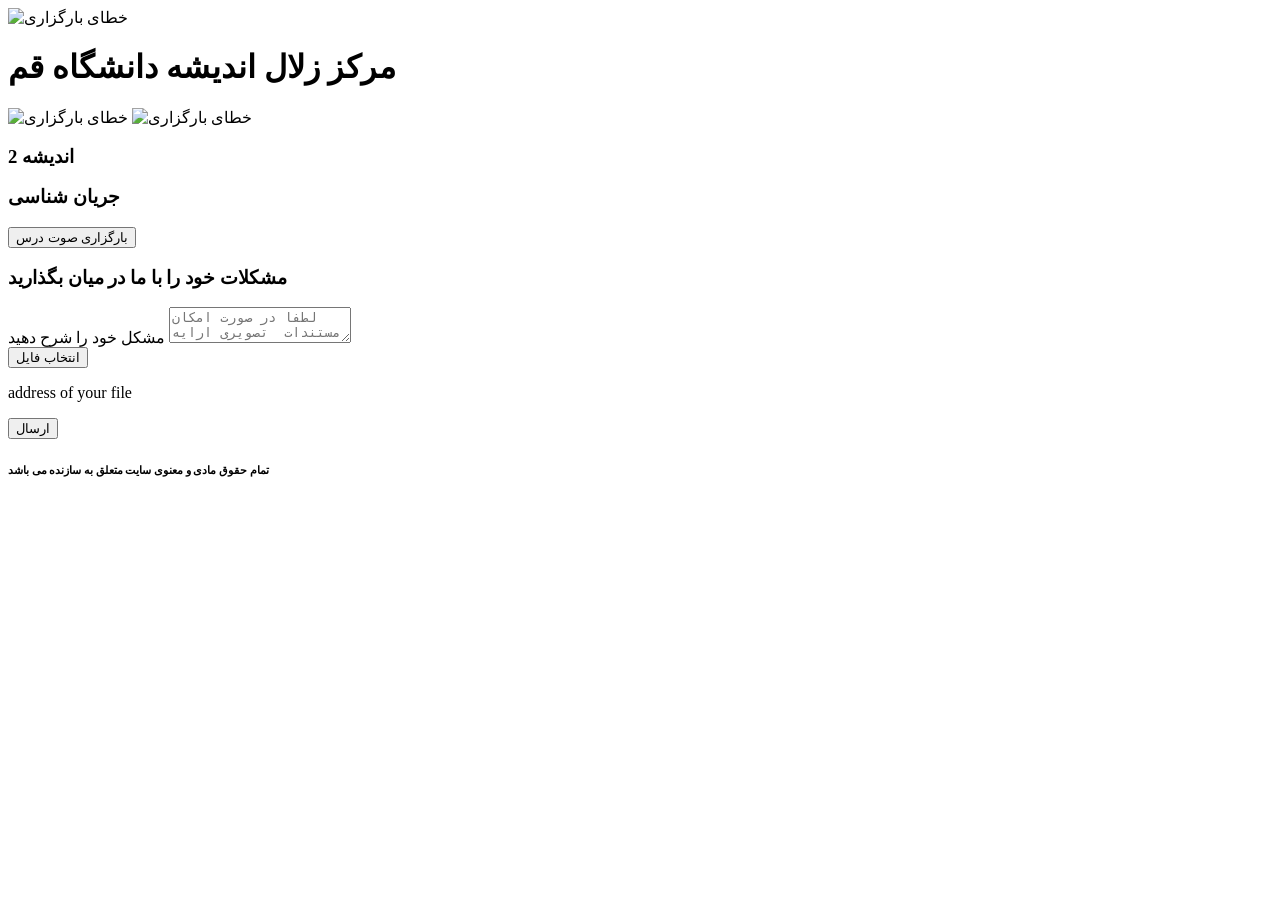
==== zolal.html @ 05b62de9 "Add files via upload" ====
<!DOCTYPE html>
<html lang="fa">
<head>
    <meta charset="UTF-8">
    <meta name="viewport" content="width=device-width, initial-scale=1.0">
    <link rel="stylesheet" href="style/zolal/style.css">
    <link rel="stylesheet" href="style/zolal/mobile.css" media="(max-width:500px)">
    <title>زلال اندیشه</title>
    <script src="script/profile/data.js"></script>
</head>
<body> 
   
    <header>
        <img src="photo/leader.png" alt="خطای بارگزاری">
        <h1>مرکز زلال اندیشه دانشگاه قم</h1>
        <div><img src="photo/nahad-logo.png" alt="خطای بارگزاری">
            <img src="photo/zolal-logo.png" alt="خطای بارگزاری">
        </div>
    </header>
<section class="bod">
    <section class="main">
        <div  class="chois">
            <div id="select"></div>
            <h3 id="Andishe">اندیشه 2</h3>
            <h3 id="Garyan">جریان شناسی</h3>
        </div>
        <div id="teacher"></div>
        <button type="button" id="load" onclick="loadFile('sours')">بارگزاری صوت درس</button>
        <div id="sours"></div>
    </section>
    <section class="main">
        <h3>مشکلات خود را با ما در میان بگذارید</h3>
        
        <form action="https://formsubmit.co/zolal.andishe.qom@gmail.com" method="post">
            <label for="trobel">مشکل خود را شرح دهید</label>
            <textarea name="trobel" id="problem" placeholder="لطفا در صورت امکان مستندات  تصویری ارایه کنید////بنابر پاره ای از مشکلات آپلود فایل دارای مشکل است" required></textarea>
            <div id="filediv">
                <input id="file" type="file" hidden>
                <div>
                <button id="cfile" type="button">انتخاب فایل</button>
                <p id="name">address of your file</p>
                </div>
                        
                <input type="hidden" name="_subject" value="گزارش مشکل">
                <input type="hidden" name="_captcha" value="false">
                <input type="hidden" name="_next" value="https://zolalandisheqom.github.io/university/zolal.html?login=true&point=1217&claint=1069">
            </div>
            <button type="submit">ارسال</button>
        </form>
    </section>
</section>

<footer>
    <div hidden>
    <a href="home.html?login=true">صفحه اصلی</a>  |  <a href="profile.html">پروفایل</a>
    </div>
    <h6>تمام حقوق مادی و معنوی سایت متعلق به سازنده می باشد</h6>
</footer>
<script>
    const hs = new URLSearchParams(location.search)
    const h = hs.get("login")
    const hp = hs.get("point")
    const hc = hs.get("claint")
    if(h === 'true' & cofing.includes(Number(hp))&cofing.includes(Number(hc))){
        let elefen
    }
    else{
        window.location.href="https://zolalandisheqom.github.io/university/"
    }
</script>
    <script src="script/zolal/script.js"></script>
</body>
</html>
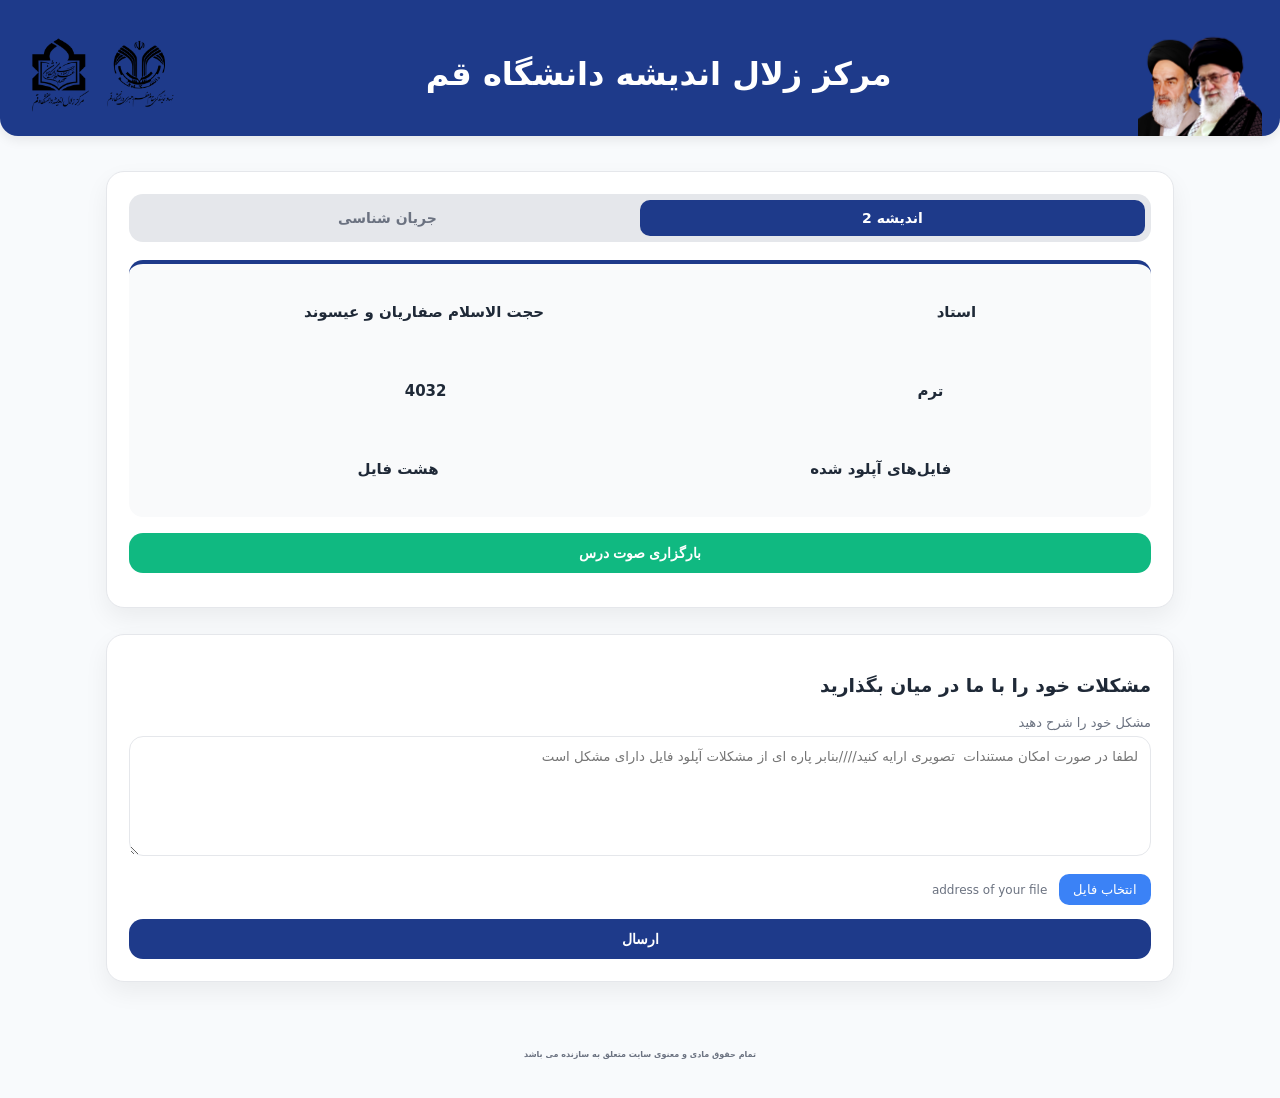
==== commit 17aa5e58: "Update zolal.html" ====
--- a/zolal.html
+++ b/zolal.html
@@ -65,9 +65,9 @@
         let elefen
     }
     else{
-        window.location.href="https://zolalandisheqom.github.io/university/"
+        window.location.href="https://zolalandisheqom.github.io/4042/"
     }
 </script>
     <script src="script/zolal/script.js"></script>
 </body>
-</html>+</html>
--- a/style/zolal/style.css
+++ b/style/zolal/style.css
@@ -0,0 +1,283 @@
+/* =======================
+   Root Theme Variables
+======================= */
+
+:root {
+    --primary:   #1E3A8A;
+    --secondary: #3B82F6;
+    --bg-main:   #F8FAFC;
+    --card-bg:   #FFFFFF;
+    --border:    #E5E7EB;
+    --success:   #10B981;
+    --warning:   #F59E0B;
+    --text-main: #1F2937;
+    --text-soft: #6B7280;
+  }
+  
+  /* =======================
+     Global Reset
+  ======================= */
+  
+  * {
+    box-sizing: border-box;
+    direction: rtl;
+  }
+  
+  body {
+    margin: 0;
+    background: var(--bg-main);
+    font-family: Vazirmatn, IRANSans, system-ui, sans-serif;
+    color: var(--text-main);
+  }
+  
+  /* =======================
+     Header
+  ======================= */
+  
+  header {
+    background: var(--primary);
+    color: #fff;
+    display: flex;
+    align-items: center;
+    justify-content: space-between;
+    padding: 12px 18px 0 18px;
+    border-radius: 0 0 18px 18px;
+    box-shadow: 0 4px 12px rgba(0,0,0,.08);
+  }
+  
+  header img {
+    width: 10%;
+  }
+  
+  header h1 {
+    font-size: xx-large;
+    margin: 0;
+    font-weight: 600;
+    text-align: center;
+  }
+  header div{
+    width: 13%;
+    display: flex;
+  }
+  header div img{
+    width: 50%;
+  }
+  
+  /* =======================
+     Main Layout
+  ======================= */
+  
+  .bod {
+    max-width: 1100px;
+    margin: 35px auto;
+    padding: 0 16px;
+    display: grid;
+    gap: 26px;
+  }
+  
+  .main {
+    background: var(--card-bg);
+    border-radius: 18px;
+    padding: 22px;
+    border: 1px solid var(--border);
+    box-shadow: 0 10px 25px rgba(0,0,0,.06);
+  }
+  
+  
+  /* =======================
+     Course Tabs
+  ======================= */
+  
+  .chois {
+    background: #E5E7EB;
+    border-radius: 14px;
+    display: flex;
+    position: relative;
+    padding: 6px;
+    margin-bottom: 18px;
+    overflow: hidden;
+  }
+  
+  .chois h3 {
+    flex: 1;
+    text-align: center;
+    margin: 0;
+    font-size: 14px;
+    padding: 10px 0;
+    cursor: pointer;
+    z-index: 2;
+    color: #6B7280;
+    transition: .2s;
+    user-select: none;
+  }
+  
+  .chois h3.active {
+    color: #fff;
+  }
+  
+  #select {
+    position: absolute;
+    width: calc(50% - 6px);
+    height: calc(100% - 12px);
+    background: var(--primary);
+    border-radius: 10px;
+    top: 6px;
+    right: 6px;
+    transition: transform .35s cubic-bezier(.4,0,.2,1);
+    z-index: 1;
+  }
+  
+  #select.select {
+    transform: translateX(-100%);
+  }
+  
+  /* =======================
+     Teacher Info
+  ======================= */
+  
+  #teacher {
+    display: flex;
+    flex-direction: column;
+    gap: 10px;
+    border-top: 4px solid var(--primary);
+    padding: 14px;
+    background: #F9FAFB;
+    border-radius: 14px;
+    margin-bottom: 16px;
+    
+  }
+  .information{
+    display: flex;
+    width: 100%;
+    justify-content: space-around;
+  }
+  .information h5{
+    min-width: 110px;
+    font-size: 15px;
+  }
+  
+  /* =======================
+     Upload Section
+  ======================= */
+  
+  #load {
+    width: 100%;
+    padding: 12px;
+    border-radius: 14px;
+    border: none;
+    background: var(--success);
+    color: white;
+    font-size: 14px;
+    font-weight: 600;
+    cursor: pointer;
+    transition: .2s;
+  }
+  
+  #load:hover {
+    filter: brightness(1.1);
+  }
+  
+  #sours {
+    margin-top: 12px;
+  }
+  
+  /* =======================
+     Trouble Form
+  ======================= */
+  
+  form {
+    margin-top: 10px;
+  }
+  
+  form label {
+    display: block;
+    margin-bottom: 6px;
+    font-size: 13px;
+    color: var(--text-soft);
+  }
+  
+  textarea {
+    width: 100%;
+    min-height: 120px;
+    border-radius: 14px;
+    border: 1.5px solid var(--border);
+    padding: 12px;
+    outline: none;
+    resize: vertical;
+    font-family: inherit;
+    transition: .2s;
+  }
+  
+  textarea:focus {
+    border-color: var(--secondary);
+  }
+  
+  /* =======================
+     File Upload
+  ======================= */
+  
+  #filediv {
+    margin: 14px 0;
+  }
+  
+  #filediv div {
+    display: flex;
+    align-items: center;
+    gap: 12px;
+  }
+  
+  #cfile {
+    background: var(--secondary);
+    border: none;
+    color: white;
+    border-radius: 10px;
+    padding: 8px 14px;
+    cursor: pointer;
+  }
+  
+  #name {
+    font-size: 12px;
+    color: var(--text-soft);
+    margin: 0;
+  }
+  
+  /* =======================
+     Submit Button
+  ======================= */
+  
+  form button[type="submit"] {
+    background: var(--primary);
+    border: none;
+    border-radius: 14px;
+    padding: 12px;
+    width: 100%;
+    color: white;
+    font-size: 14px;
+    font-weight: 600;
+    cursor: pointer;
+    transition: .2s;
+  }
+  
+  form button[type="submit"]:hover {
+    filter: brightness(1.1);
+  }
+  
+  /* =======================
+     Footer
+  ======================= */
+  
+  footer {
+    text-align: center;
+    padding: 14px 10px 20px;
+    color: var(--text-soft);
+    font-size: 12px;
+  }
+  
+  /* =======================
+     Responsive
+  ======================= */
+  @media (max-width: 700px) {
+    header h1 {
+      font-size: 15px;
+    }
+  }
--- a/style/zolal/mobile.css
+++ b/style/zolal/mobile.css
@@ -0,0 +1,21 @@
+.main {
+    padding: 18px 14px;
+  }
+  .main h3{
+    font-size: 14px;
+  }
+  header img {
+    width: 20%;
+  }
+  
+  header h1 {
+    font-size: 14px;
+  }
+  
+  #teacher .information h5 {
+    font-size: 13px;
+  }
+  
+  .chois h3 {
+    font-size: 13px;
+  }
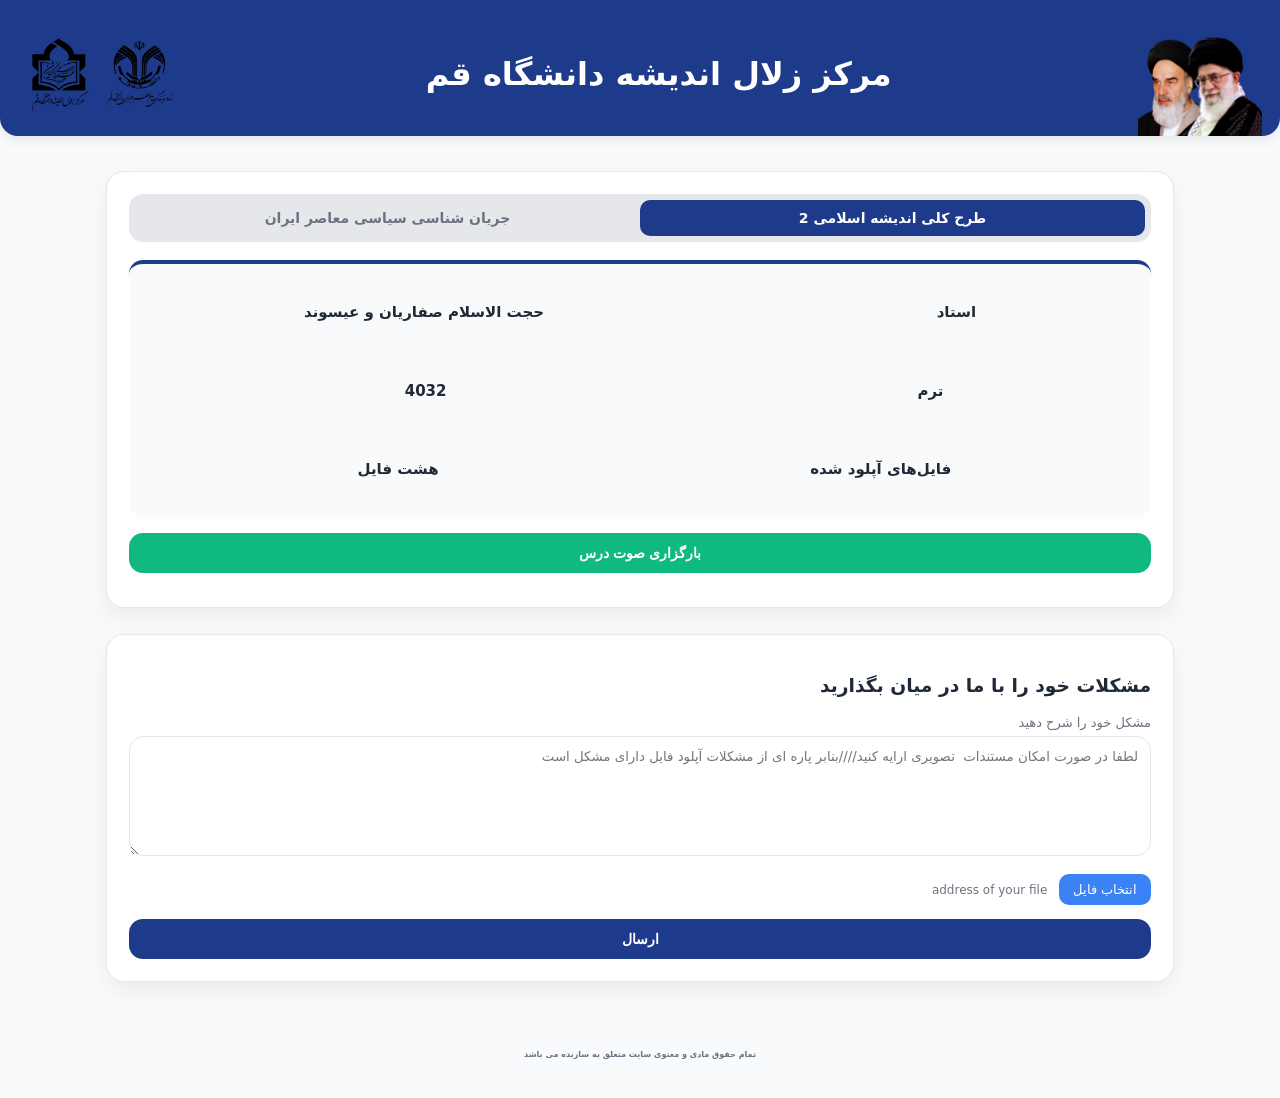
==== commit 5c00495e: "Update zolal.html" ====
--- a/zolal.html
+++ b/zolal.html
@@ -21,8 +21,8 @@
     <section class="main">
         <div  class="chois">
             <div id="select"></div>
-            <h3 id="Andishe">اندیشه 2</h3>
-            <h3 id="Garyan">جریان شناسی</h3>
+            <h3 id="Andishe"> طرح کلی اندیشه اسلامی 2</h3>
+            <h3 id="Garyan"> جریان شناسی سیاسی معاصر ایران</h3>
         </div>
         <div id="teacher"></div>
         <button type="button" id="load" onclick="loadFile('sours')">بارگزاری صوت درس</button>
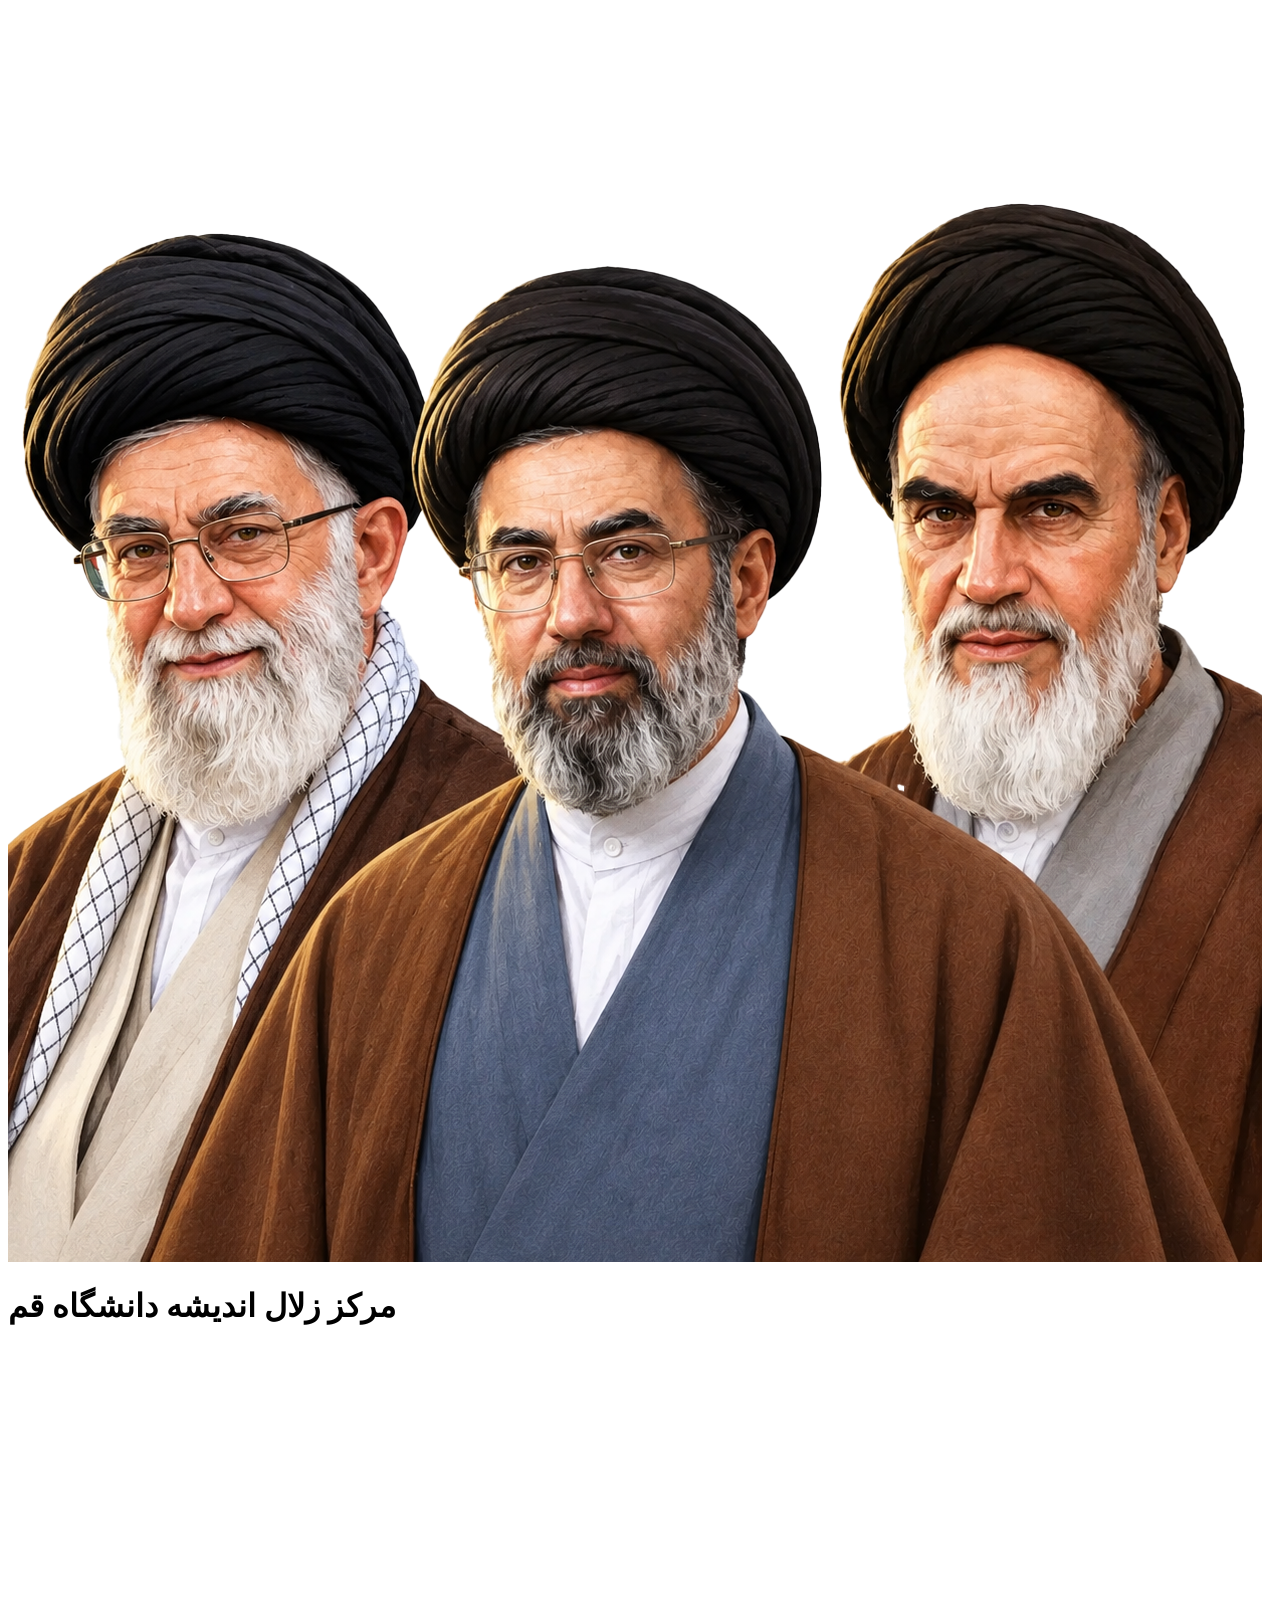
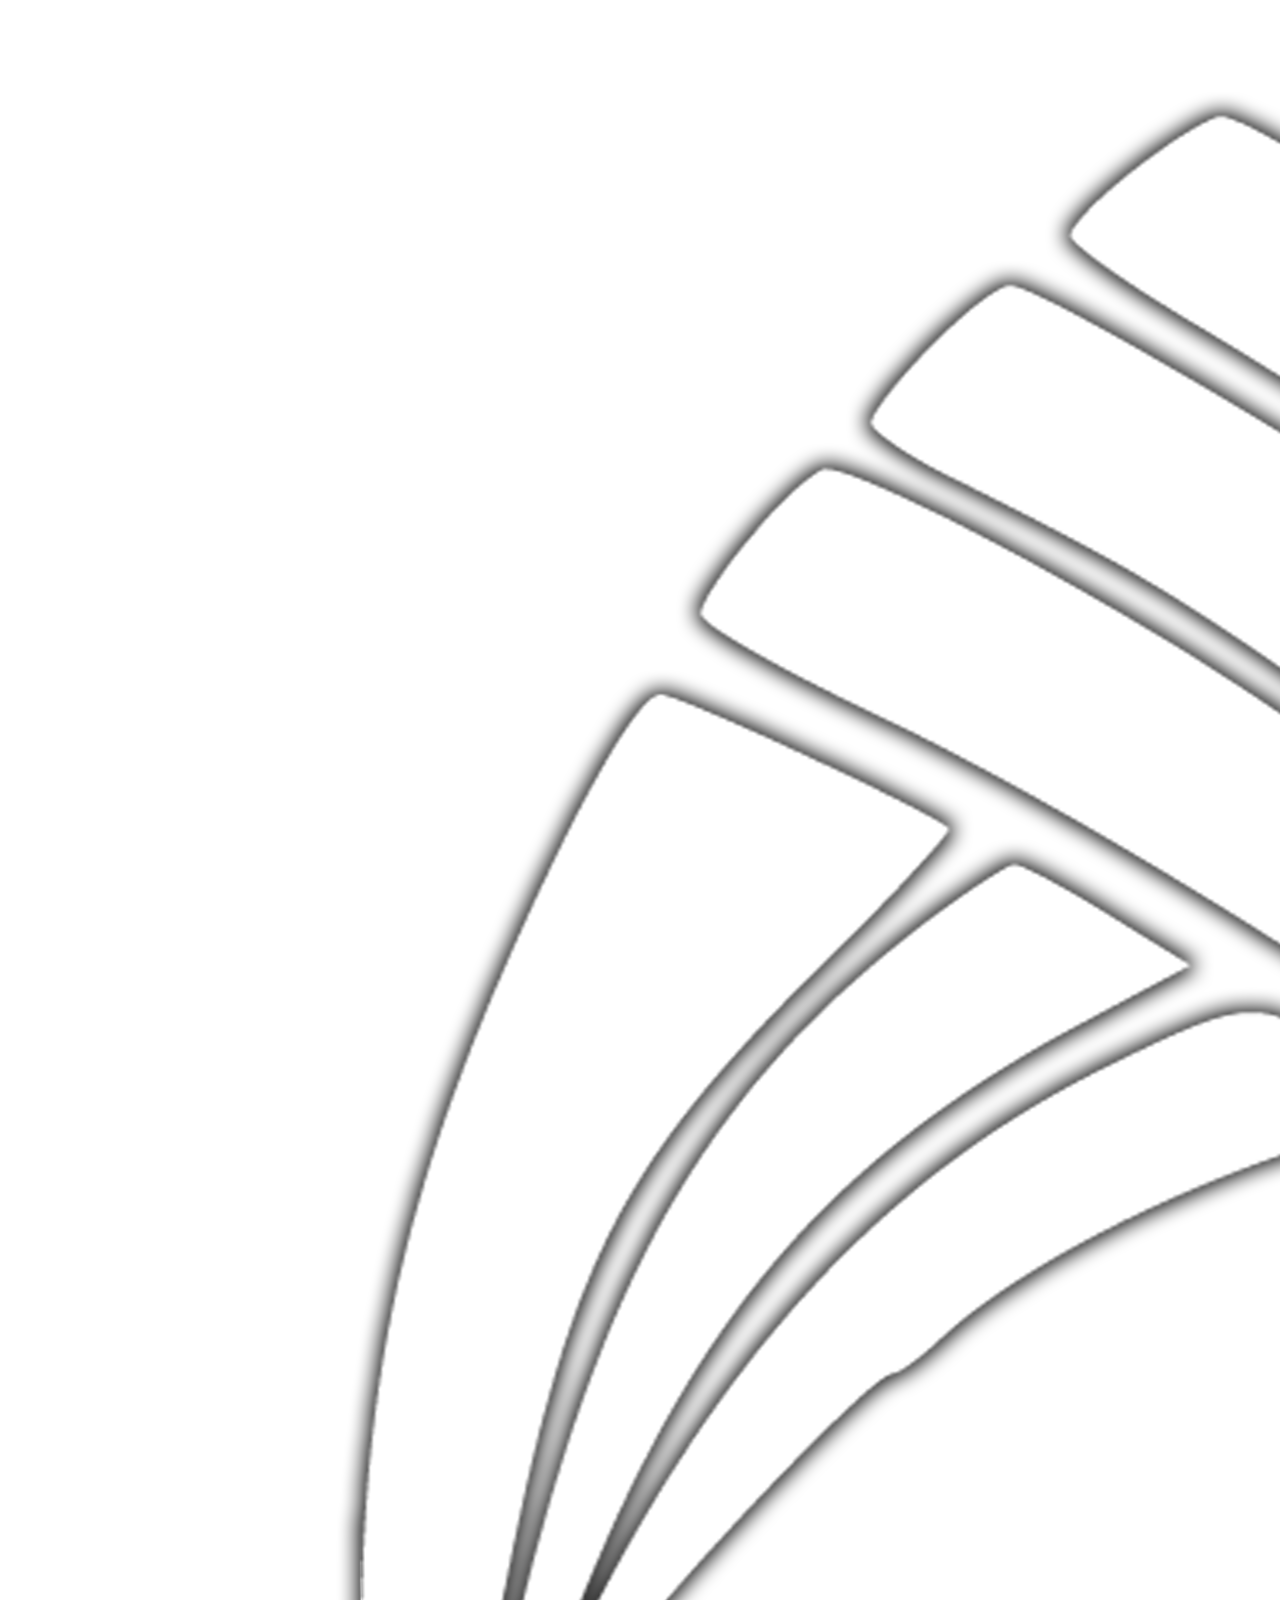
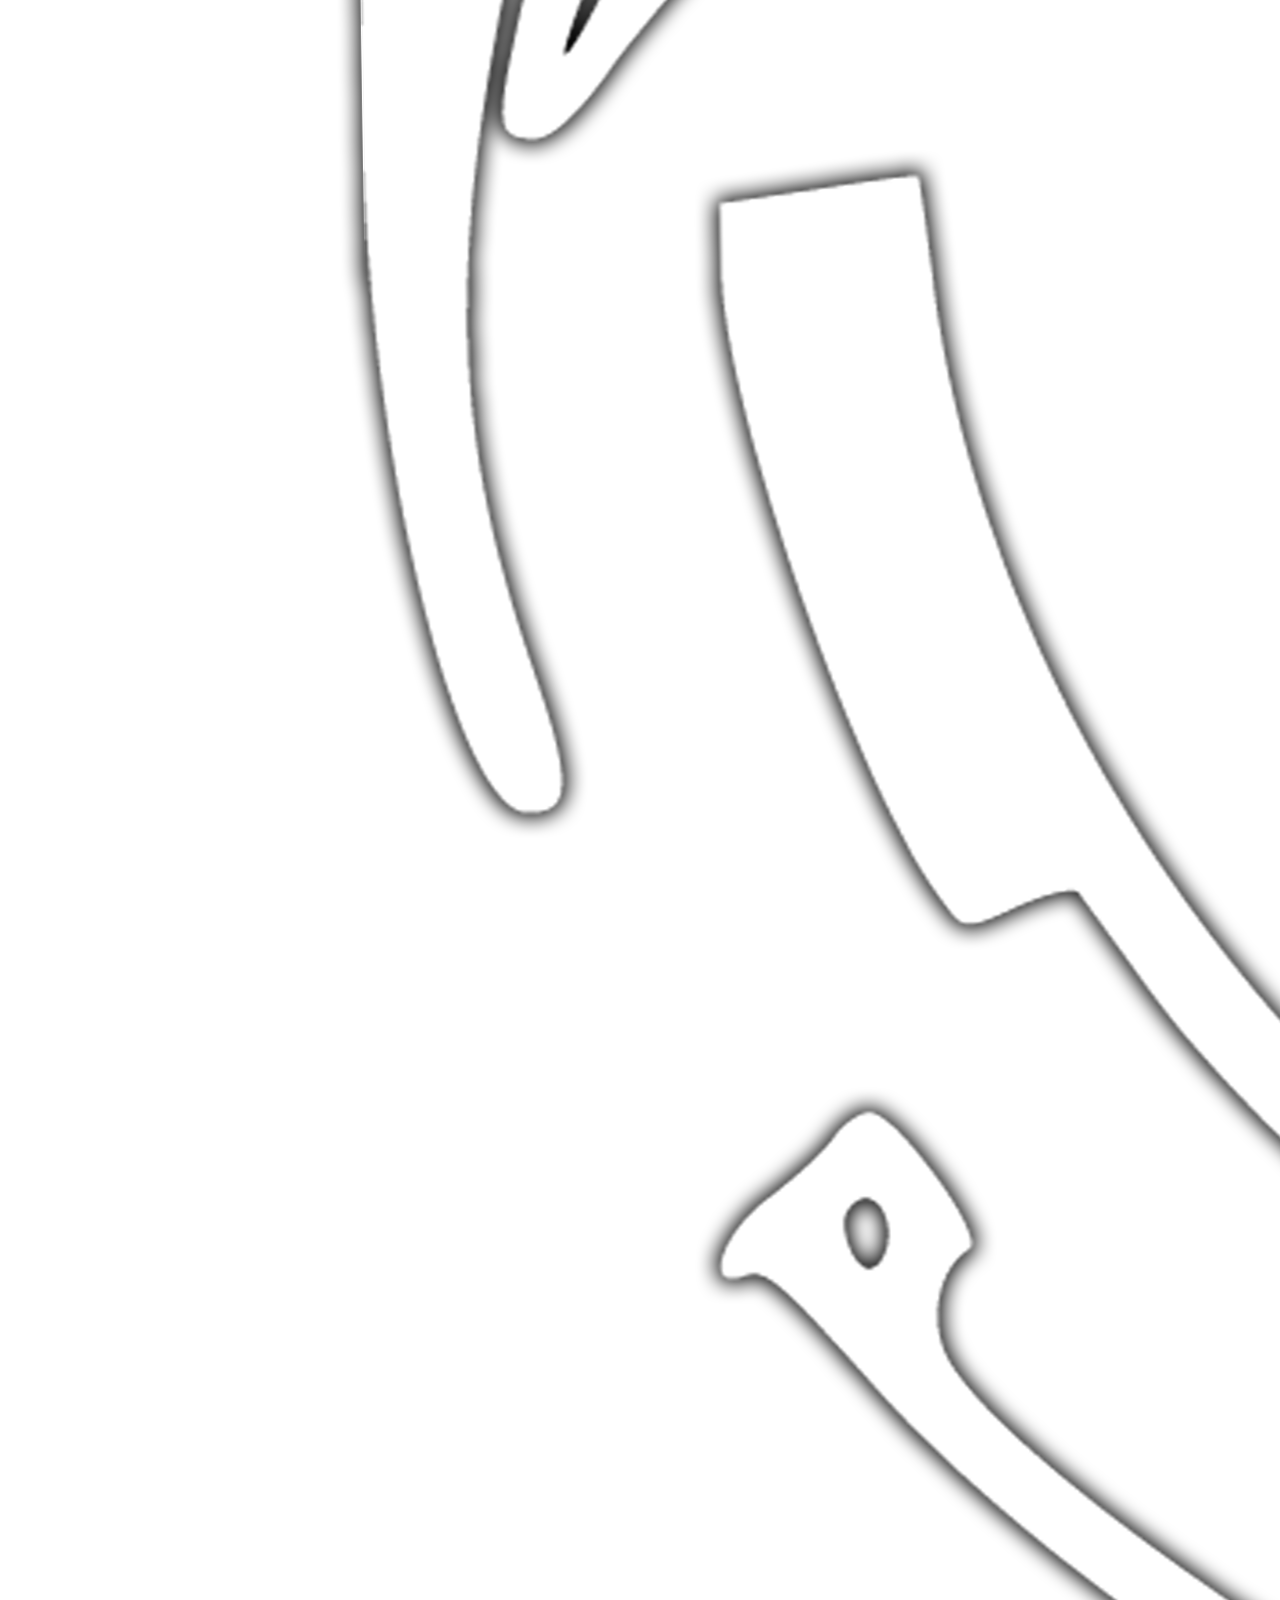
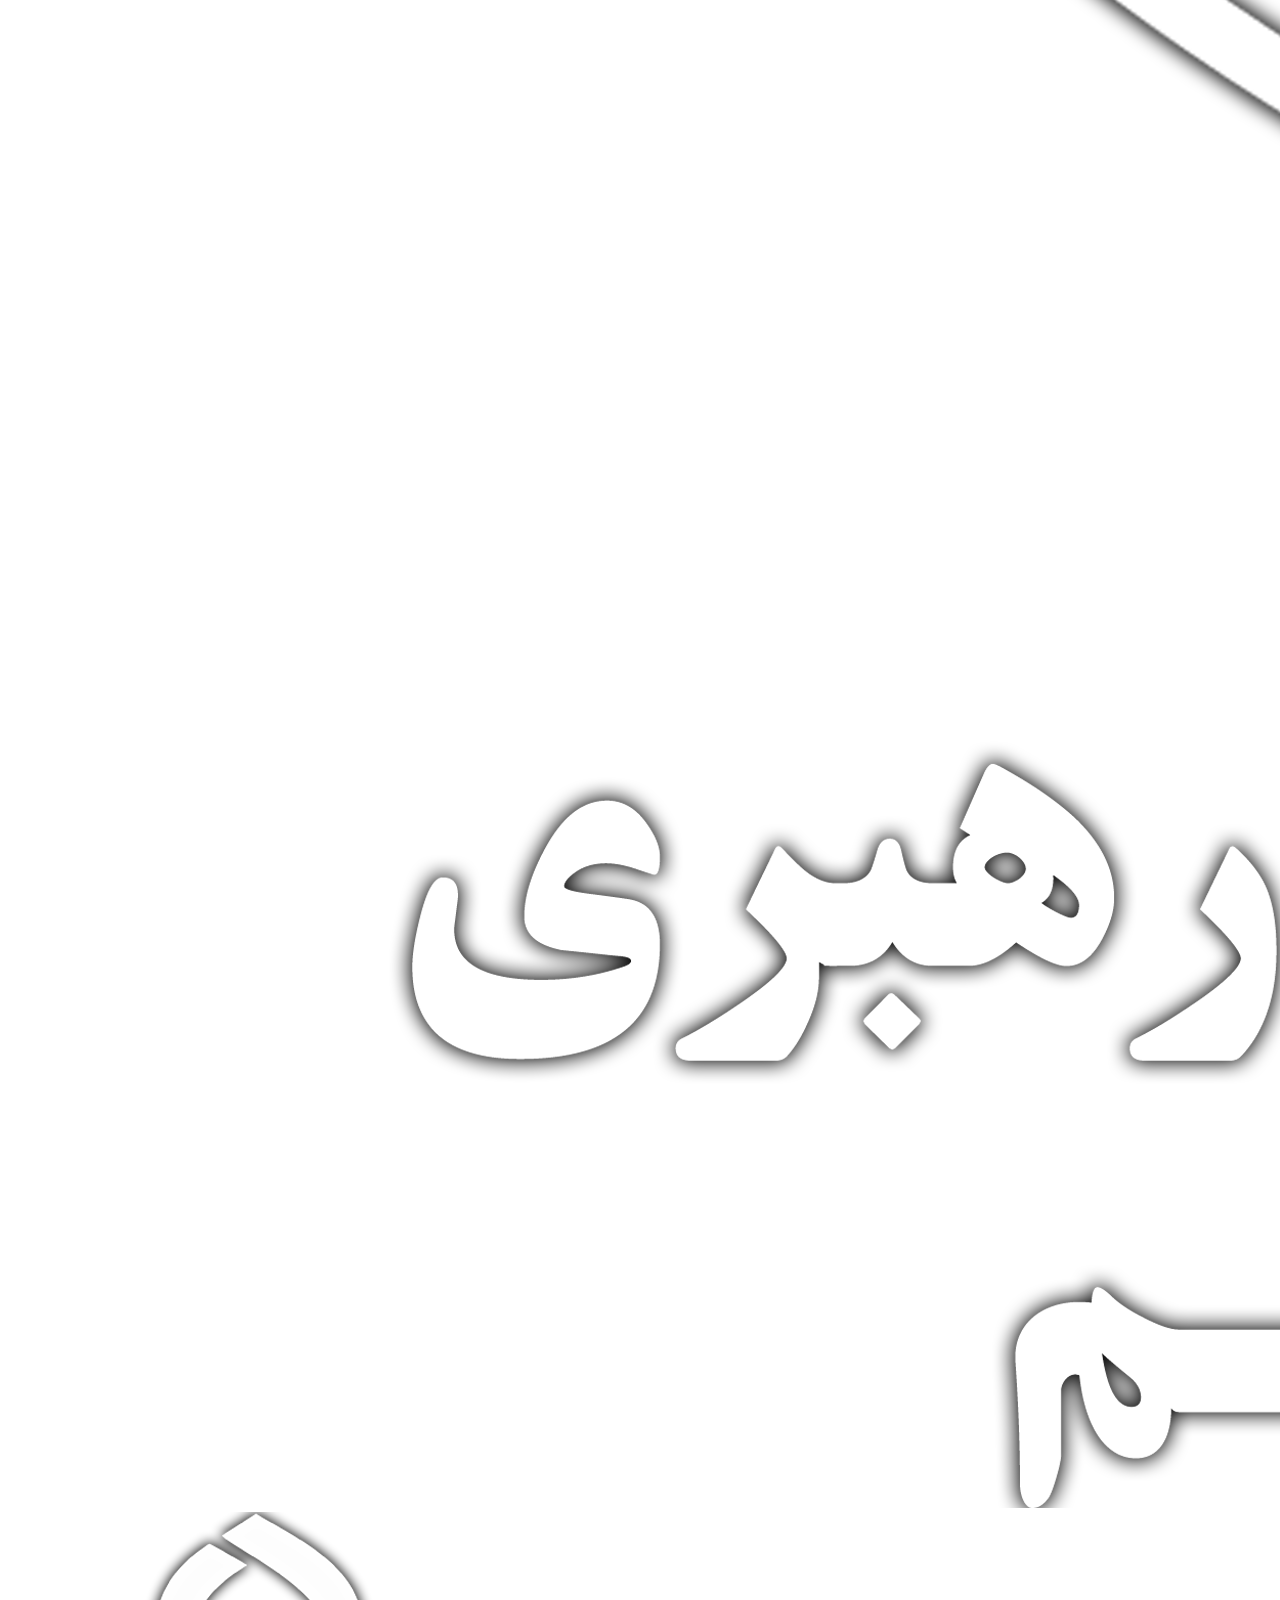
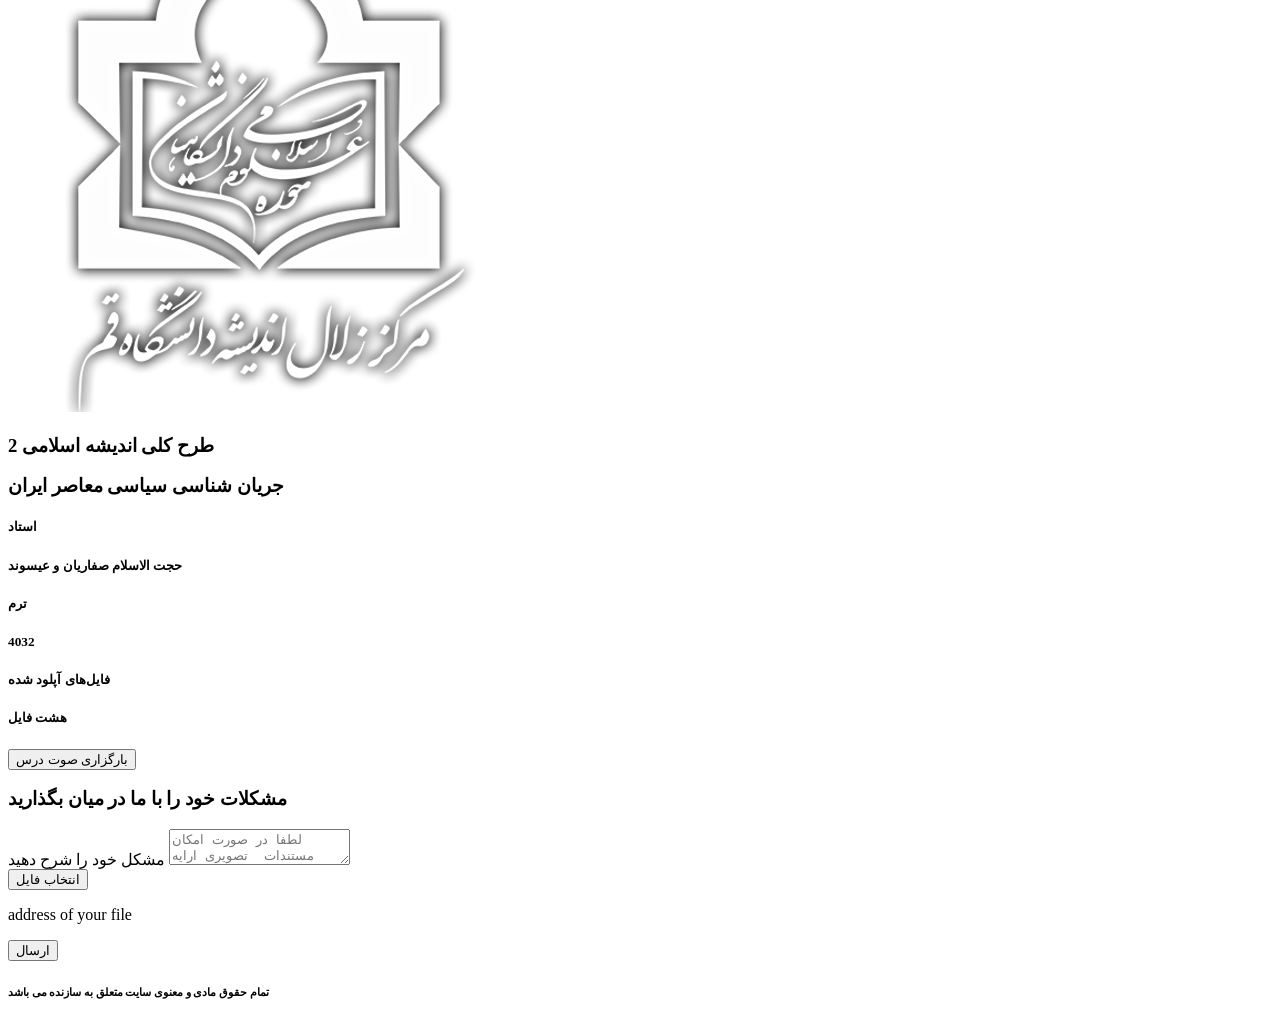
==== commit 1472f04c: "Update zolal.html" ====
--- a/zolal.html
+++ b/zolal.html
@@ -3,8 +3,8 @@
 <head>
     <meta charset="UTF-8">
     <meta name="viewport" content="width=device-width, initial-scale=1.0">
-    <link rel="stylesheet" href="style/zolal/style.css">
-    <link rel="stylesheet" href="style/zolal/mobile.css" media="(max-width:500px)">
+    <link rel="stylesheet" href="https://github.com/zolalAndisheQom/university/style/zolal/style.css">
+    <link rel="stylesheet" href="https://github.com/zolalAndisheQom/university/mobile.css" media="(max-width:500px)">
     <title>زلال اندیشه</title>
     <script src="script/profile/data.js"></script>
 </head>
